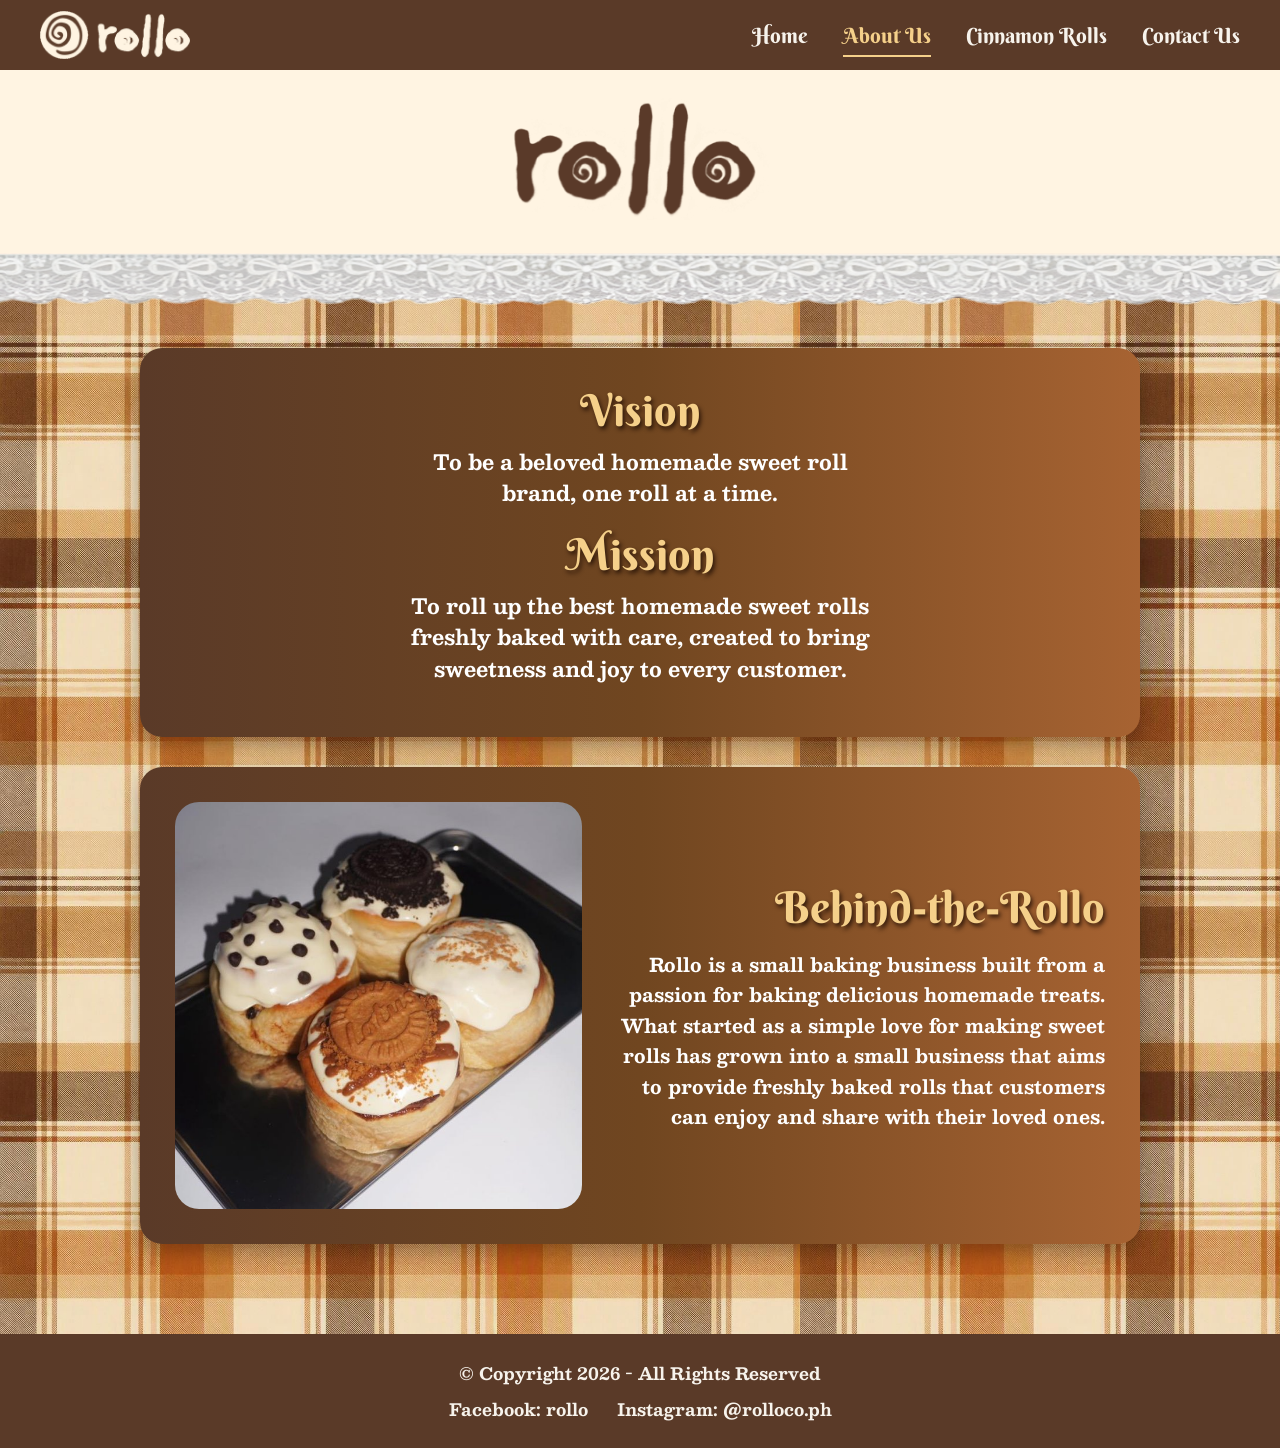
==== about.html @ e4e3800d "first commit" ====
<!DOCTYPE html>
<html lang="en">
<head>
  <meta charset="UTF-8">
  <meta name="viewport" content="width=device-width, initial-scale=1">
  <meta name="description" content="Learn about the vision, mission and story behind Rollo homemade sweet rolls.">
  <title>About Us | Rollo</title>
  <link rel="icon" href="images/logo-spiral.png">

  <!-- Google Fonts: Berkshire Swash (headings) and Besley (paragraphs) -->
  <link href="https://fonts.googleapis.com/css2?family=Berkshire+Swash&family=Besley:ital,wght@0,400;0,700;1,400&display=swap" rel="stylesheet">

  <link rel="stylesheet" href="style.css">
</head>
<body>

  <!-- HEADER: logo + navigation -->
  <header>
    <div class="header-box">
      <a href="index.html"><img class="logo" src="images/logo.png" alt="Rollo logo"></a>

      <!-- hamburger button (shows on tablet and mobile) -->
      <button id="menuButton" class="menu-button" type="button" aria-label="Menu">
        <span></span>
        <span></span>
        <span></span>
      </button>

      <nav id="menu" class="menu">
        <ul>
        <li><a href="index.html">Home</a></li>
        <li><a href="about.html" class="current">About Us</a></li>
        <li><a href="cinnamon-rolls.html">Cinnamon Rolls</a></li>
        <li><a href="contact.html">Contact Us</a></li>
        </ul>
      </nav>
    </div>
  </header>

  <!-- BANNER with the rollo name and lace -->
  <div class="banner">
    <a href="index.html"><img src="images/wordmark.png" alt="rollo"></a>
  </div>
  <div class="lace"></div>

  <!-- MAIN CONTENT -->
  <main>
    <div class="box">

      <h1 class="hidden">About Rollo</h1>

      <!-- Vision and Mission -->
      <section class="card gradient-card vision-box">
        <h2>Vision</h2>
        <p>To be a beloved homemade sweet roll brand, one roll at a time.</p>
        <h2>Mission</h2>
        <p>To roll up the best homemade sweet rolls freshly baked with care, created to bring sweetness and joy to every customer.</p>
      </section>

      <!-- Behind-the-Rollo -->
      <section class="card gradient-card behind">
        <figure>
          <img src="images/behind-the-rollo.jpg" alt="Cinnamon rolls on a baking tray">
        </figure>
        <div class="behind-text">
          <h2>Behind-the-Rollo</h2>
          <p>Rollo is a small baking business built from a passion for baking delicious homemade treats. What started as a simple love for making sweet rolls has grown into a small business that aims to provide freshly baked rolls that customers can enjoy and share with their loved ones.</p>
        </div>
      </section>

    </div>
  </main>

  <!-- FOOTER -->
  <footer>
    <p>© Copyright <span id="year">2026</span> - All Rights Reserved</p>
    <a href="https://www.facebook.com/" target="_blank">Facebook: rollo</a>
    <a href="https://www.instagram.com/rolloco.ph" target="_blank">Instagram: @rolloco.ph</a>
  </footer>

  <script src="script.js"></script>
</body>
</html>
---- style.css ----
/* ==========================================================
   ROLLO WEBSITE - style.css
   Used by all 5 pages (index, about, cinnamon-rolls,
   contact, order-form)

   COLORS (from the Rollo style guide)
     Dark brown  #5A3A28   header, footer, text
     Brown       #704620   gradients, table hover
     Rust        #A76332   gradients, small accents
     Gold        #D6A15B   borders, form fields, menu frame
     Beige       #EEE6D8   cards
     Cream       #F7F3EC   light text on brown
     Honey       #F5D08A   headings on brown (easy to read)
     Espresso    #3E2619   mobile menu, button hover

   FONTS
     Berkshire Swash  headings, buttons, navigation
     Besley           paragraphs and tables
   ========================================================== */


/* ---------- BASIC SETTINGS ---------- */

* {
  box-sizing: border-box;
}

html {
  scroll-behavior: smooth;
}

body {
  margin: 0;
  font-family: "Besley", Georgia, serif;
  font-size: 18px;
  color: #5A3A28;
  background-color: #5A3A28;
  overflow-x: hidden;
}

img {
  max-width: 100%;
  height: auto;
}

h1, h2, h3, p, figure, address {
  margin: 0;
}

ul {
  list-style: none;
  margin: 0;
  padding: 0;
}

a {
  color: inherit;
}

/* text that only screen readers and search engines see */
.hidden {
  position: absolute;
  width: 1px;
  height: 1px;
  overflow: hidden;
  clip: rect(0 0 0 0);
}


/* ---------- HEADER AND NAVIGATION ---------- */

header {
  background-color: #5A3A28;
  height: 70px;
  position: sticky;
  top: 0;
  z-index: 100;
}

.header-box {
  width: 95%;
  max-width: 1200px;
  height: 70px;
  margin: 0 auto;
  display: flex;
  justify-content: space-between;
  align-items: center;
}

.logo {
  height: 48px;
  width: auto;
  display: block;
}

.menu ul {
  display: flex;
  gap: 35px;
}

.menu a {
  font-family: "Berkshire Swash", Georgia, serif;
  font-size: 21px;
  color: #F7F3EC;
  text-decoration: none;
  padding: 6px 0;
  border-bottom: 2px solid transparent;
}

.menu a:hover,
.menu a.current {
  color: #F5D08A;
  border-bottom: 2px solid #F5D08A;
}

/* hamburger button (hidden on big screens) */
.menu-button {
  display: none;
  width: 46px;
  height: 46px;
  background: none;
  border: none;
  cursor: pointer;
  position: relative;
}

.menu-button span {
  position: absolute;
  left: 9px;
  width: 28px;
  height: 3px;
  background-color: #F7F3EC;
  transition: all 0.3s;
}

.menu-button span:nth-child(1) { top: 14px; }
.menu-button span:nth-child(2) { top: 22px; }
.menu-button span:nth-child(3) { top: 30px; }

/* when the button has the class "open" it turns into an X */
.menu-button.open span:nth-child(1) {
  top: 22px;
  transform: rotate(45deg);
}
.menu-button.open span:nth-child(2) {
  opacity: 0;
}
.menu-button.open span:nth-child(3) {
  top: 22px;
  transform: rotate(-45deg);
}


/* ---------- BANNER AND LACE ---------- */

.banner {
  background-color: #FFF4E2;
  text-align: center;
  padding: 25px 0;
}

.banner img {
  width: 260px;
}

.lace {
  height: 55px;
  background-image: url("images/lace.png");
  background-size: 100% 100%;
  position: relative;
  z-index: 2;
  margin-bottom: -10px;
}


/* ---------- MAIN AREA (plaid background) ---------- */

main {
  background-color: #D6A15B;
  background-image: url("images/plaid.jpg");
  background-size: 800px;
  padding: 50px 0 60px 0;
  min-height: 60vh;
}

.box {
  width: 90%;
  max-width: 1000px;
  margin: 0 auto;
}

.card {
  border-radius: 22px;
  padding: 35px;
  margin-bottom: 30px;
  box-shadow: 0 8px 20px rgba(0, 0, 0, 0.3);
}

.cream-card {
  background-color: #EEE6D8;
}

.brown-card {
  background-color: #5A3A28;
  color: #F7F3EC;
}

.gradient-card {
  background: linear-gradient(to right, #5A3A28, #704620, #A76332);
  color: white;
}


/* ---------- BUTTONS ---------- */

.button {
  display: inline-block;
  font-family: "Berkshire Swash", Georgia, serif;
  font-size: 20px;
  text-decoration: none;
  border: none;
  border-radius: 30px;
  padding: 10px 28px;
  cursor: pointer;
}

.dark-button {
  background-color: #5A3A28;
  color: #F7F3EC;
}

.dark-button:hover {
  background-color: #3E2619;
}

.cream-button {
  background-color: #F7F3EC;
  color: #5A3A28;
  font-size: 30px;
  padding: 10px 45px;
}

.cream-button:hover {
  background-color: white;
}


/* ---------- HOME PAGE ---------- */

/* the welcome card uses CSS GRID: 2 equal columns */
.welcome {
  display: grid;
  grid-template-columns: 1fr 1fr;
  gap: 30px;
  align-items: center;
}

.welcome-text h1 {
  font-family: "Berkshire Swash", Georgia, serif;
  font-weight: normal;
  font-size: 40px;
  margin-bottom: 15px;
}

.welcome-text p {
  font-size: 18px;
  line-height: 1.6;
  text-align: justify;
  color: #86521F;
  margin-bottom: 22px;
}

.welcome-text strong {
  color: #5A3A28;
}

.welcome-photo {
  width: 100%;
  border-radius: 26px;
  display: block;
}

/* the loyalty card uses FLEXBOX: picture + text side by side */
.loyalty {
  display: flex;
  align-items: center;
  gap: 30px;
}

.loyalty img {
  width: 48%;
}

.loyalty-text {
  width: 52%;
  text-align: center;
}

.loyalty-text h2 {
  font-family: "Berkshire Swash", Georgia, serif;
  font-weight: normal;
  font-size: 50px;
  line-height: 1.15;
  margin-bottom: 15px;
}

.loyalty-text p {
  font-size: 28px;
  line-height: 1.5;
  color: #86521F;
}

.order-box {
  display: flex;
  justify-content: space-around;
  align-items: center;
  padding: 25px;
}

.order-box p {
  font-family: "Berkshire Swash", Georgia, serif;
  font-style: italic;
  font-size: 26px;
  color: #F5D08A;
  margin-bottom: 15px;
}

.order-box img {
  width: 180px;
}

.order-box .text-side {
  text-align: center;
}

.video-box {
  position: relative;
  background-color: black;
  border-radius: 8px;
  overflow: hidden;
  height: 360px;
}

.video-box video {
  width: 100%;
  height: 360px;
  object-fit: cover;
  display: block;
}

.play-button {
  position: absolute;
  top: 50%;
  left: 50%;
  margin-top: -32px;
  margin-left: -32px;
  width: 64px;
  height: 64px;
  border: none;
  border-radius: 50%;
  background-color: rgba(255, 215, 150, 0.9);
  color: white;
  font-size: 26px;
  cursor: pointer;
}

.play-button:hover {
  background-color: #FFD796;
}


/* ---------- ABOUT PAGE ---------- */

.vision-box {
  text-align: center;
}

.vision-box h2,
.behind-text h2 {
  font-family: "Berkshire Swash", Georgia, serif;
  font-weight: normal;
  font-size: 44px;
  color: #F5D08A;
  text-shadow: 2px 3px 4px rgba(30, 12, 4, 0.8);
}

.vision-box p {
  font-size: 21px;
  font-weight: bold;
  line-height: 1.5;
  max-width: 480px;
  margin: 8px auto 18px auto;
}

/* Behind-the-Rollo uses CSS GRID: picture + text */
.behind {
  display: grid;
  grid-template-columns: 5fr 6fr;
  gap: 35px;
  align-items: center;
}

.behind img {
  width: 100%;
  border-radius: 24px;
  display: block;
}

.behind-text {
  text-align: right;
}

.behind-text h2 {
  margin-bottom: 14px;
}

.behind-text p {
  font-size: 19px;
  font-weight: bold;
  line-height: 1.6;
}


/* ---------- MENU PAGE ---------- */

.page-title {
  font-family: "Berkshire Swash", Georgia, serif;
  font-weight: normal;
  font-size: 70px;
  text-align: center;
  color: #F7F3EC;
  text-shadow: 3px 3px 0 #5A3A28, -2px -2px 0 #5A3A28, 2px -2px 0 #5A3A28, -2px 2px 0 #5A3A28;
  margin-bottom: 20px;
}

.menu-frame {
  width: 760px;
  max-width: 100%;
  margin: 0 auto;
  background-color: #D6A15B;
  padding: 16px;
  box-shadow: 0 8px 20px rgba(0, 0, 0, 0.3);
}

.menu-table {
  width: 100%;
  border-collapse: collapse;
  background-color: #5A3A28;
  color: #F7F3EC;
  border: 1px solid #D6A15B;
}

.menu-table td,
.menu-table th {
  border: 1px solid #D6A15B;
  padding: 20px 15px;
  text-align: center;
  font-weight: bold;
}

/* first column = the picture, so it gets its own width */
.menu-table td:first-child {
  width: 210px;
}

.menu-table img {
  width: 170px;
  height: 170px;
  object-fit: cover;
  border-radius: 20px;
  display: block;
  margin: 0 auto;
}

.menu-table .roll-name {
  font-family: "Berkshire Swash", Georgia, serif;
  font-weight: normal;
  font-size: 28px;
  line-height: 1.3;
}

.menu-table .roll-price {
  font-size: 22px;
  line-height: 1.7;
}

.menu-table .free-note {
  font-style: italic;
  font-weight: normal;
  color: #E3CFAE;
}

.menu-table tr:hover {
  background-color: #704620;
}

.menu-order {
  text-align: center;
  margin-top: 30px;
}


/* ---------- CONTACT PAGE ---------- */

.contact-box {
  max-width: 800px;
  margin: 0 auto;
  text-align: center;
}

.contact-box .lead {
  font-size: 22px;
  font-weight: bold;
  margin-bottom: 15px;
}

.contact-box h2 {
  font-family: "Berkshire Swash", Georgia, serif;
  font-weight: normal;
  font-size: 44px;
  color: #F5D08A;
  text-shadow: 2px 3px 4px rgba(30, 12, 4, 0.8);
  margin: 8px 0 10px 0;
}

.contact-box address {
  font-style: normal;
}

.contact-box p {
  font-size: 23px;
  font-weight: bold;
  line-height: 1.5;
}

.contact-box a {
  text-decoration: none;
}

.contact-box a:hover {
  color: #F5D08A;
}

.map {
  width: 420px;
  max-width: 100%;
  height: 260px;
  margin: 22px auto 0 auto;
  border: 4px solid #5A3A28;
  background-color: #DDDDDD;
}

.map iframe {
  width: 100%;
  height: 100%;
  border: none;
}


/* ---------- ORDER FORM PAGE ---------- */

.order-card {
  max-width: 650px;
  margin: 0 auto;
}

.order-card h1 {
  font-family: "Berkshire Swash", Georgia, serif;
  font-weight: normal;
  font-size: 64px;
  text-align: center;
  color: white;
  text-shadow: 3px 3px 0 #5A3A28, -2px -2px 0 #5A3A28, 2px -2px 0 #5A3A28, -2px 2px 0 #5A3A28;
  margin-bottom: 25px;
}

.order-card form {
  width: 450px;
  max-width: 100%;
  margin: 0 auto;
  font-family: Arial, Helvetica, sans-serif;
}

.order-card label {
  display: block;
  font-size: 17px;
  margin: 14px 0 5px 0;
}

.order-card input,
.order-card select {
  width: 100%;
  font-size: 17px;
  color: #3E2619;
  background-color: #D6A15B;
  border: 2px solid #D6A15B;
  border-radius: 4px;
  padding: 10px;
}

.order-card input::placeholder {
  color: #5E3510;
}

.order-card input:focus,
.order-card select:focus {
  outline: none;
  border-color: #5A3A28;
}

.order-card .wrong {
  border-color: #B3261E;
}

.form-button {
  text-align: center;
  margin-top: 25px;
}

.form-button button {
  font-size: 20px;
}

#message {
  text-align: center;
  font-size: 17px;
  margin-top: 15px;
  color: #B3261E;
}


/* ---------- FOOTER ---------- */

footer {
  background-color: #5A3A28;
  color: #F7F3EC;
  text-align: center;
  font-size: 17px;
  font-weight: bold;
  padding: 25px 15px;
}

footer p {
  margin-bottom: 8px;
}

footer a {
  text-decoration: none;
  margin: 0 12px;
}

footer a:hover {
  color: #F5D08A;
}


/* ==========================================================
   RESPONSIVE (media queries)
   ========================================================== */

/* Very large screens (1920px and up) */
@media (min-width: 1920px) {
  body { font-size: 21px; }
  header, .header-box { height: 80px; }
  .logo { height: 56px; }
  .menu a { font-size: 25px; }
  .box { max-width: 1250px; }
  main { background-size: 1100px; }
  .welcome-text p { font-size: 21px; }
  .menu-frame { width: 880px; }
  .menu-table td:first-child { width: 240px; }
  .menu-table img { width: 200px; height: 200px; }
  .menu-table .roll-name { font-size: 32px; }
  .menu-table .roll-price { font-size: 24px; }
  .order-card { max-width: 750px; }
  .order-card form { width: 520px; }
  .order-card label, .order-card input, .order-card select { font-size: 20px; }
  footer { font-size: 20px; }
}

/* Tablet and mobile (1023px and below): hamburger menu */
@media (max-width: 1023px) {
  .menu-button {
    display: block;
  }

  /* the menu is hidden until the button is clicked */
  .menu {
    display: none;
    position: absolute;
    top: 70px;
    left: 0;
    width: 100%;
    background-color: #3E2619;
  }

  .menu.open {
    display: block;
  }

  .menu ul {
    display: block;
    padding: 10px 20px 20px 20px;
  }

  .menu a {
    display: block;
    font-size: 24px;
    padding: 14px 0;
    border-bottom: 1px solid #6B4A38;
  }

  .menu a:hover,
  .menu a.current {
    border-bottom: 1px solid #6B4A38;
  }

  main {
    background-size: 650px;
  }
}

/* Mobile only (767px and below): everything in one column */
@media (max-width: 767px) {
  header, .header-box { height: 60px; }
  .logo { height: 40px; }
  .menu { top: 60px; }

  .banner img { width: 190px; }
  .banner { padding: 18px 0; }
  .lace { height: 35px; }

  main {
    padding: 30px 0 40px 0;
    background-size: 520px;
  }

  .card {
    padding: 25px 20px;
  }

  /* grid cards become 1 column, the photo goes first */
  .welcome,
  .behind {
    grid-template-columns: 1fr;
    text-align: center;
  }

  .welcome-photo-box {
    order: -1;
  }

  .behind img {
    max-width: 340px;
    margin: 0 auto;
  }

  .behind-text {
    text-align: center;
  }

  /* flexbox cards stack on top of each other */
  .loyalty {
    flex-direction: column;
    text-align: center;
  }

  .loyalty img,
  .loyalty-text {
    width: 100%;
  }

  .welcome-text h1 { font-size: 34px; }
  .loyalty-text h2 { font-size: 38px; }
  .loyalty-text p { font-size: 24px; }

  .order-box {
    flex-direction: column;
    text-align: center;
  }

  .video-box,
  .video-box video {
    height: 240px;
  }

  .page-title { font-size: 56px; }
  .order-card h1 { font-size: 50px; }
  .contact-box h2 { font-size: 36px; }
  .contact-box p { font-size: 20px; }
  .menu-table td:first-child { width: 150px; }
  .menu-table img { width: 120px; height: 120px; }
  .menu-table .roll-name { font-size: 22px; }
}

/* Small phones (420px and below) */
@media (max-width: 420px) {
  .menu-frame { padding: 8px; }
  .menu-table td, .menu-table th { padding: 10px 6px; }
  .menu-table td:first-child { width: 110px; }
  .menu-table img { width: 95px; height: 95px; border-radius: 14px; }
  .menu-table .roll-name { font-size: 19px; }
  .menu-table .roll-price { font-size: 15px; }
  .cream-button { font-size: 24px; padding: 10px 30px; }
}
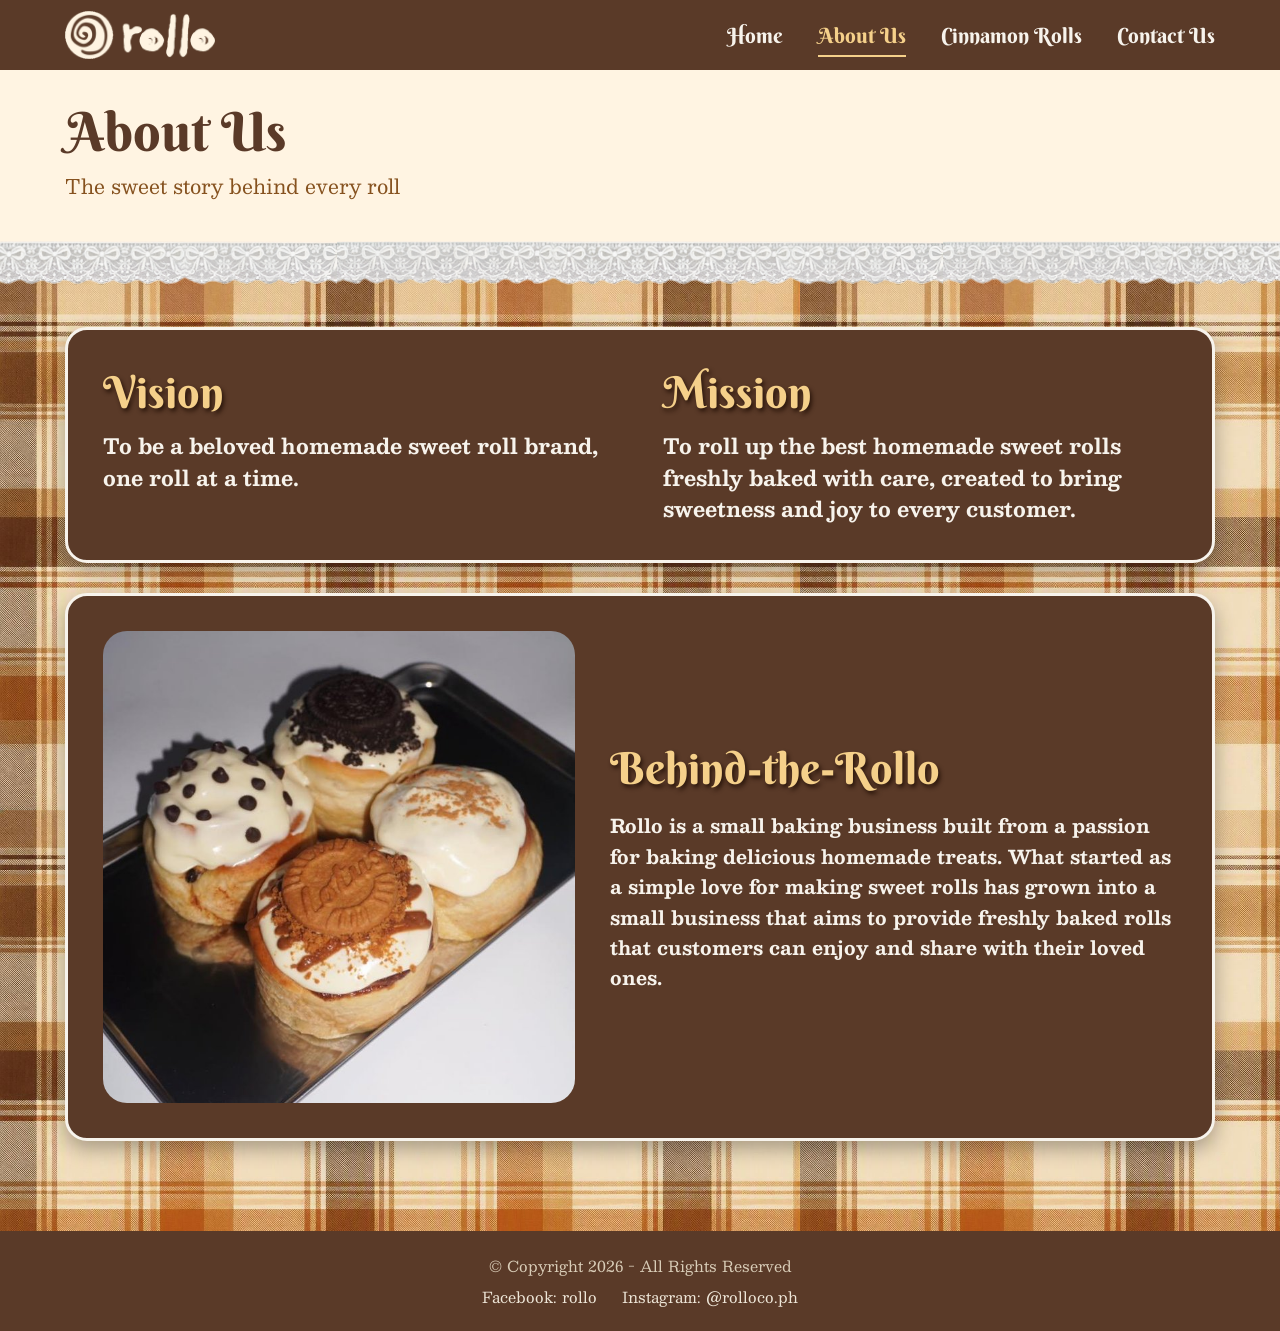
==== commit e6acf14d: "adjustments from critiques" ====
--- a/about.html
+++ b/about.html
@@ -5,21 +5,21 @@
   <meta name="viewport" content="width=device-width, initial-scale=1">
   <meta name="description" content="Learn about the vision, mission and story behind Rollo homemade sweet rolls.">
   <title>About Us | Rollo</title>
-  <link rel="icon" href="images/logo-spiral.png">
-
-  <!-- Google Fonts: Berkshire Swash (headings) and Besley (paragraphs) -->
+  <link rel="icon" href="favicon.ico" sizes="any">
+  <link rel="icon" type="image/png" sizes="32x32" href="images/favicon-32.png">
+  <link rel="icon" type="image/png" sizes="16x16" href="images/favicon-16.png">
+  <link rel="apple-touch-icon" href="images/apple-touch-icon.png">
   <link href="https://fonts.googleapis.com/css2?family=Berkshire+Swash&family=Besley:ital,wght@0,400;0,700;1,400&display=swap" rel="stylesheet">
-
   <link rel="stylesheet" href="style.css">
 </head>
 <body>
 
-  <!-- HEADER: logo + navigation -->
+  <!-- HEADER: logo and navigation -->
   <header>
     <div class="header-box">
       <a href="index.html"><img class="logo" src="images/logo.png" alt="Rollo logo"></a>
 
-      <!-- hamburger button (shows on tablet and mobile) -->
+      <!-- hamburger button (tablet and mobile) -->
       <button id="menuButton" class="menu-button" type="button" aria-label="Menu">
         <span></span>
         <span></span>
@@ -37,28 +37,34 @@
     </div>
   </header>
 
-  <!-- BANNER with the rollo name and lace -->
+
+  <!-- PAGE TITLE BANNER -->
   <div class="banner">
-    <a href="index.html"><img src="images/wordmark.png" alt="rollo"></a>
+    <div class="banner-inner">
+      <h1>About Us</h1>
+      <p>The sweet story behind every roll</p>
+    </div>
   </div>
   <div class="lace"></div>
 
-  <!-- MAIN CONTENT -->
+  <!-- MAIN -->
   <main>
     <div class="box">
 
-      <h1 class="hidden">About Rollo</h1>
-
       <!-- Vision and Mission -->
-      <section class="card gradient-card vision-box">
-        <h2>Vision</h2>
-        <p>To be a beloved homemade sweet roll brand, one roll at a time.</p>
-        <h2>Mission</h2>
-        <p>To roll up the best homemade sweet rolls freshly baked with care, created to bring sweetness and joy to every customer.</p>
+      <section class="card dark-card vision-box">
+        <div>
+          <h2>Vision</h2>
+          <p>To be a beloved homemade sweet roll brand, one roll at a time.</p>
+        </div>
+        <div>
+          <h2>Mission</h2>
+          <p>To roll up the best homemade sweet rolls freshly baked with care, created to bring sweetness and joy to every customer.</p>
+        </div>
       </section>
 
       <!-- Behind-the-Rollo -->
-      <section class="card gradient-card behind">
+      <section class="card dark-card behind">
         <figure>
           <img src="images/behind-the-rollo.jpg" alt="Cinnamon rolls on a baking tray">
         </figure>
--- a/style.css
+++ b/style.css
@@ -1,25 +1,7 @@
 /* ==========================================================
    ROLLO WEBSITE - style.css
-   Used by all 5 pages (index, about, cinnamon-rolls,
-   contact, order-form)
-
-   COLORS (from the Rollo style guide)
-     Dark brown  #5A3A28   header, footer, text
-     Brown       #704620   gradients, table hover
-     Rust        #A76332   gradients, small accents
-     Gold        #D6A15B   borders, form fields, menu frame
-     Beige       #EEE6D8   cards
-     Cream       #F7F3EC   light text on brown
-     Honey       #F5D08A   headings on brown (easy to read)
-     Espresso    #3E2619   mobile menu, button hover
-
-   FONTS
-     Berkshire Swash  headings, buttons, navigation
-     Besley           paragraphs and tables
-   ========================================================== */
-
-
-/* ---------- BASIC SETTINGS ---------- */
+========================================================== */
+
 
 * {
   box-sizing: border-box;
@@ -78,8 +60,8 @@
 }
 
 .header-box {
-  width: 95%;
-  max-width: 1200px;
+  width: 90%;
+  max-width: 1150px;
   height: 70px;
   margin: 0 auto;
   display: flex;
@@ -113,7 +95,7 @@
   border-bottom: 2px solid #F5D08A;
 }
 
-/* hamburger button (hidden on big screens) */
+/* hamburger button (hidden on desktop) */
 .menu-button {
   display: none;
   width: 46px;
@@ -151,29 +133,98 @@
 }
 
 
-/* ---------- BANNER AND LACE ---------- */
-
+/* ---------- BANNER, HERO AND LACE ---------- */
+
+/* page title banner */
 .banner {
   background-color: #FFF4E2;
-  text-align: center;
-  padding: 25px 0;
-}
-
-.banner img {
-  width: 260px;
+  padding: 32px 0 38px 0;
+}
+
+.banner-inner {
+  width: 90%;
+  max-width: 1150px;
+  margin: 0 auto;
+}
+
+.banner h1 {
+  font-family: "Berkshire Swash", Georgia, serif;
+  font-weight: normal;
+  font-size: 54px;
+  line-height: 1.1;
+}
+
+.banner p {
+  font-size: 20px;
+  color: #86521F;
+  margin-top: 8px;
+}
+
+/* home page hero */
+.hero {
+  background-color: #FFF4E2;
+  padding: 45px 0 55px 0;
+}
+
+.hero-inner {
+  width: 90%;
+  max-width: 1150px;
+  margin: 0 auto;
+  display: grid;
+  grid-template-columns: 1.15fr 1fr;
+  gap: 55px;
+  align-items: center;
+}
+
+.hero-text h1 {
+  font-family: "Berkshire Swash", Georgia, serif;
+  font-weight: normal;
+  font-size: 58px;
+  line-height: 1.1;
+  margin-bottom: 18px;
+}
+
+.hero-text p {
+  font-size: 19px;
+  line-height: 1.7;
+  color: #86521F;
+  margin-bottom: 28px;
+}
+
+.hero-text strong {
+  color: #5A3A28;
+}
+
+.hero-buttons {
+  display: flex;
+  flex-wrap: wrap;
+  gap: 16px;
+}
+
+.hero-photo img {
+  display: block;
+  width: 100%;
+  max-width: 480px;
+  aspect-ratio: 1 / 1;
+  object-fit: cover;
+  margin-left: auto;
+  border-radius: 28px;
+  box-shadow: 0 10px 25px rgba(60, 30, 10, 0.35);
 }
 
 .lace {
-  height: 55px;
+  height: 46px;
   background-image: url("images/lace.png");
-  background-size: 100% 100%;
+  background-repeat: repeat-x;
+  background-size: auto 46px;
+  background-position: center top;
   position: relative;
   z-index: 2;
   margin-bottom: -10px;
 }
 
 
-/* ---------- MAIN AREA (plaid background) ---------- */
+/* ---------- MAIN AREA ---------- */
 
 main {
   background-color: #D6A15B;
@@ -185,7 +236,7 @@
 
 .box {
   width: 90%;
-  max-width: 1000px;
+  max-width: 1150px;
   margin: 0 auto;
 }
 
@@ -205,9 +256,10 @@
   color: #F7F3EC;
 }
 
-.gradient-card {
-  background: linear-gradient(to right, #5A3A28, #704620, #A76332);
-  color: white;
+.dark-card {
+  background-color: #5A3A28;
+  color: #F7F3EC;
+  border: 3px solid #F7F3EC;
 }
 
 
@@ -218,10 +270,27 @@
   font-family: "Berkshire Swash", Georgia, serif;
   font-size: 20px;
   text-decoration: none;
-  border: none;
+  border: 2px solid transparent;
   border-radius: 30px;
   padding: 10px 28px;
   cursor: pointer;
+  transition: background-color 0.2s, color 0.2s, transform 0.2s, box-shadow 0.2s;
+}
+
+/* hover */
+.button:hover {
+  transform: translateY(-3px);
+  box-shadow: 0 6px 14px rgba(0, 0, 0, 0.3);
+}
+
+.button:active {
+  transform: translateY(0);
+  box-shadow: none;
+}
+
+.button:disabled {
+  opacity: 0.6;
+  cursor: wait;
 }
 
 .dark-button {
@@ -244,43 +313,41 @@
   background-color: white;
 }
 
+/* transparent button */
+.outline-button {
+  background-color: transparent;
+  color: #5A3A28;
+  border-color: #5A3A28;
+}
+
+.outline-button:hover {
+  background-color: #5A3A28;
+  color: #F7F3EC;
+}
+
+.big-button {
+  font-size: 24px;
+  padding: 10px 38px;
+}
+
+/* a clear outline when someone uses the keyboard (Tab key) */
+a:focus-visible,
+button:focus-visible,
+input:focus-visible,
+select:focus-visible {
+  outline: 3px solid #A76332;
+  outline-offset: 3px;
+}
+
+header a:focus-visible,
+header button:focus-visible {
+  outline-color: #F5D08A;
+}
+
 
 /* ---------- HOME PAGE ---------- */
 
-/* the welcome card uses CSS GRID: 2 equal columns */
-.welcome {
-  display: grid;
-  grid-template-columns: 1fr 1fr;
-  gap: 30px;
-  align-items: center;
-}
-
-.welcome-text h1 {
-  font-family: "Berkshire Swash", Georgia, serif;
-  font-weight: normal;
-  font-size: 40px;
-  margin-bottom: 15px;
-}
-
-.welcome-text p {
-  font-size: 18px;
-  line-height: 1.6;
-  text-align: justify;
-  color: #86521F;
-  margin-bottom: 22px;
-}
-
-.welcome-text strong {
-  color: #5A3A28;
-}
-
-.welcome-photo {
-  width: 100%;
-  border-radius: 26px;
-  display: block;
-}
-
-/* the loyalty card uses FLEXBOX: picture + text side by side */
+/* the loyalty card */
 .loyalty {
   display: flex;
   align-items: center;
@@ -310,10 +377,23 @@
   color: #86521F;
 }
 
+/* order box and video */
+.home-row {
+  display: grid;
+  grid-template-columns: 1fr 1fr;
+  gap: 30px;
+}
+
+.home-row .card {
+  margin-bottom: 0;
+}
+
 .order-box {
   display: flex;
-  justify-content: space-around;
+  flex-direction: column;
+  justify-content: center;
   align-items: center;
+  gap: 18px;
   padding: 25px;
 }
 
@@ -326,7 +406,7 @@
 }
 
 .order-box img {
-  width: 180px;
+  width: 210px;
 }
 
 .order-box .text-side {
@@ -338,12 +418,13 @@
   background-color: black;
   border-radius: 8px;
   overflow: hidden;
-  height: 360px;
+  min-height: 320px;
 }
 
 .video-box video {
   width: 100%;
-  height: 360px;
+  height: 100%;
+  min-height: 320px;
   object-fit: cover;
   display: block;
 }
@@ -371,8 +452,12 @@
 
 /* ---------- ABOUT PAGE ---------- */
 
+/* Vision and Mission */
 .vision-box {
-  text-align: center;
+  display: grid;
+  grid-template-columns: 1fr 1fr;
+  gap: 45px;
+  align-items: start;
 }
 
 .vision-box h2,
@@ -388,11 +473,10 @@
   font-size: 21px;
   font-weight: bold;
   line-height: 1.5;
-  max-width: 480px;
-  margin: 8px auto 18px auto;
-}
-
-/* Behind-the-Rollo uses CSS GRID: picture + text */
+  margin-top: 10px;
+}
+
+/* Behind-the-Rollo */
 .behind {
   display: grid;
   grid-template-columns: 5fr 6fr;
@@ -407,7 +491,7 @@
 }
 
 .behind-text {
-  text-align: right;
+  text-align: left;
 }
 
 .behind-text h2 {
@@ -423,18 +507,8 @@
 
 /* ---------- MENU PAGE ---------- */
 
-.page-title {
-  font-family: "Berkshire Swash", Georgia, serif;
-  font-weight: normal;
-  font-size: 70px;
-  text-align: center;
-  color: #F7F3EC;
-  text-shadow: 3px 3px 0 #5A3A28, -2px -2px 0 #5A3A28, 2px -2px 0 #5A3A28, -2px 2px 0 #5A3A28;
-  margin-bottom: 20px;
-}
-
 .menu-frame {
-  width: 760px;
+  width: 900px;
   max-width: 100%;
   margin: 0 auto;
   background-color: #D6A15B;
@@ -458,14 +532,15 @@
   font-weight: bold;
 }
 
-/* first column = the picture, so it gets its own width */
+/* first column */
 .menu-table td:first-child {
-  width: 210px;
+  width: 240px;
 }
 
 .menu-table img {
-  width: 170px;
-  height: 170px;
+  width: 200px;
+  height: auto;
+  aspect-ratio: 1 / 1;
   object-fit: cover;
   border-radius: 20px;
   display: block;
@@ -475,7 +550,7 @@
 .menu-table .roll-name {
   font-family: "Berkshire Swash", Georgia, serif;
   font-weight: normal;
-  font-size: 28px;
+  font-size: 30px;
   line-height: 1.3;
 }
 
@@ -495,7 +570,10 @@
 }
 
 .menu-order {
-  text-align: center;
+  display: flex;
+  justify-content: center;
+  flex-wrap: wrap;
+  gap: 18px;
   margin-top: 30px;
 }
 
@@ -503,21 +581,22 @@
 /* ---------- CONTACT PAGE ---------- */
 
 .contact-box {
-  max-width: 800px;
-  margin: 0 auto;
-  text-align: center;
+  display: grid;
+  grid-template-columns: 1fr 1fr;
+  gap: 15px 45px;
+  align-items: center;
 }
 
 .contact-box .lead {
-  font-size: 22px;
+  grid-column: 1 / -1;
+  font-size: 24px;
   font-weight: bold;
-  margin-bottom: 15px;
 }
 
 .contact-box h2 {
   font-family: "Berkshire Swash", Georgia, serif;
   font-weight: normal;
-  font-size: 44px;
+  font-size: 40px;
   color: #F5D08A;
   text-shadow: 2px 3px 4px rgba(30, 12, 4, 0.8);
   margin: 8px 0 10px 0;
@@ -528,25 +607,24 @@
 }
 
 .contact-box p {
-  font-size: 23px;
+  font-size: 21px;
+  line-height: 1.6;
+}
+
+.contact-box a {
   font-weight: bold;
-  line-height: 1.5;
-}
-
-.contact-box a {
   text-decoration: none;
 }
 
 .contact-box a:hover {
   color: #F5D08A;
+  text-decoration: underline;
 }
 
 .map {
-  width: 420px;
-  max-width: 100%;
-  height: 260px;
-  margin: 22px auto 0 auto;
-  border: 4px solid #5A3A28;
+  width: 100%;
+  height: 360px;
+  border: 4px solid #F7F3EC;
   background-color: #DDDDDD;
 }
 
@@ -559,26 +637,50 @@
 
 /* ---------- ORDER FORM PAGE ---------- */
 
+/* left: picture panel, right: the form */
 .order-card {
-  max-width: 650px;
-  margin: 0 auto;
-}
-
-.order-card h1 {
+  max-width: 1000px;
+  margin: 0 auto 30px auto;
+  display: grid;
+  grid-template-columns: 5fr 6fr;
+  gap: 40px;
+  align-items: start;
+}
+
+.order-side {
+  background-color: #5A3A28;
+  color: #F7F3EC;
+  border-radius: 18px;
+  padding: 30px 25px;
+  text-align: center;
+}
+
+.order-side img {
+  width: 100%;
+  max-width: 260px;
+}
+
+.order-side .side-title {
   font-family: "Berkshire Swash", Georgia, serif;
-  font-weight: normal;
-  font-size: 64px;
-  text-align: center;
-  color: white;
-  text-shadow: 3px 3px 0 #5A3A28, -2px -2px 0 #5A3A28, 2px -2px 0 #5A3A28, -2px 2px 0 #5A3A28;
-  margin-bottom: 25px;
-}
-
-.order-card form {
-  width: 450px;
-  max-width: 100%;
-  margin: 0 auto;
+  font-style: italic;
+  font-size: 28px;
+  line-height: 1.3;
+  color: #F5D08A;
+  margin: 15px 0 10px 0;
+}
+
+.order-side p {
+  font-size: 18px;
+  line-height: 1.5;
+}
+
+.order-main form {
   font-family: Arial, Helvetica, sans-serif;
+}
+
+.form-note {
+  font-size: 15px;
+  color: #6B4A38;
 }
 
 .order-card label {
@@ -604,28 +706,79 @@
 
 .order-card input:focus,
 .order-card select:focus {
-  outline: none;
   border-color: #5A3A28;
 }
 
+/* red = something is wrong, green = box is OK */
 .order-card .wrong {
   border-color: #B3261E;
+  background-color: #F0C9A0;
+}
+
+.order-card .right {
+  border-color: #2E7D32;
+}
+
+/* the small red text under each box */
+.error {
+  display: block;
+  color: #B3261E;
+  font-size: 15px;
+  font-weight: bold;
+  margin-top: 5px;
+}
+
+.error:empty {
+  display: none;
 }
 
 .form-button {
-  text-align: center;
+  display: flex;
+  flex-wrap: wrap;
+  gap: 12px;
   margin-top: 25px;
 }
 
-.form-button button {
+.form-button .button {
   font-size: 20px;
 }
 
 #message {
-  text-align: center;
   font-size: 17px;
   margin-top: 15px;
   color: #B3261E;
+  font-weight: bold;
+}
+
+#message.good {
+  color: #2E7D32;
+}
+
+/* thank you message after the order is sent */
+.thanks {
+  text-align: center;
+  padding: 20px 0;
+}
+
+.thanks h2 {
+  font-family: "Berkshire Swash", Georgia, serif;
+  font-weight: normal;
+  font-size: 44px;
+  margin-bottom: 10px;
+}
+
+.thanks p {
+  font-size: 19px;
+  line-height: 1.5;
+  color: #86521F;
+}
+
+.thanks .form-button {
+  justify-content: center;
+}
+
+[hidden] {
+  display: none !important;
 }
 
 
@@ -633,52 +786,66 @@
 
 footer {
   background-color: #5A3A28;
-  color: #F7F3EC;
+  color: #D9CDB8;
   text-align: center;
-  font-size: 17px;
-  font-weight: bold;
-  padding: 25px 15px;
+  font-size: 15px;
+  padding: 22px 15px;
 }
 
 footer p {
-  margin-bottom: 8px;
+  margin-bottom: 6px;
 }
 
 footer a {
+  color: #EEE6D8;
   text-decoration: none;
-  margin: 0 12px;
+  margin: 0 10px;
 }
 
 footer a:hover {
   color: #F5D08A;
+  text-decoration: underline;
 }
 
 
 /* ==========================================================
-   RESPONSIVE (media queries)
-   ========================================================== */
-
-/* Very large screens (1920px and up) */
+  RESPONSIVE (media queries)
+========================================================== */
+
+/* Large screens */
 @media (min-width: 1920px) {
   body { font-size: 21px; }
   header, .header-box { height: 80px; }
+  .header-box, .banner-inner, .hero-inner { max-width: 1400px; }
   .logo { height: 56px; }
-  .menu a { font-size: 25px; }
-  .box { max-width: 1250px; }
+  .menu a { font-size: 24px; }
+  .box { max-width: 1400px; }
+  .banner h1 { font-size: 64px; }
+  .banner p { font-size: 23px; }
+  .hero-text h1 { font-size: 70px; }
+  .hero-text p { font-size: 22px; }
+  .hero-photo img { max-width: 560px; }
+  .lace { height: 55px; background-size: auto 55px; }
   main { background-size: 1100px; }
-  .welcome-text p { font-size: 21px; }
-  .menu-frame { width: 880px; }
-  .menu-table td:first-child { width: 240px; }
-  .menu-table img { width: 200px; height: 200px; }
-  .menu-table .roll-name { font-size: 32px; }
-  .menu-table .roll-price { font-size: 24px; }
-  .order-card { max-width: 750px; }
-  .order-card form { width: 520px; }
+  .menu-frame { width: 1000px; }
+  .menu-table td:first-child { width: 270px; }
+  .menu-table img { width: 220px; }
+  .menu-table .roll-name { font-size: 34px; }
+  .menu-table .roll-price { font-size: 25px; }
+  .order-card { max-width: 1150px; }
   .order-card label, .order-card input, .order-card select { font-size: 20px; }
-  footer { font-size: 20px; }
-}
-
-/* Tablet and mobile (1023px and below): hamburger menu */
+  .contact-box p { font-size: 24px; }
+  .map { height: 420px; }
+  footer { font-size: 17px; }
+}
+
+/* Laptop */
+@media (max-width: 1200px) {
+  .hero-text h1 { font-size: 48px; }
+  .hero-inner { gap: 35px; }
+}
+
+/* Tablet and mobile : hamburger menu */
 @media (max-width: 1023px) {
   .menu-button {
     display: block;
@@ -718,17 +885,39 @@
   main {
     background-size: 650px;
   }
-}
-
-/* Mobile only (767px and below): everything in one column */
+
+  .hero-inner,
+  .vision-box,
+  .contact-box,
+  .home-row,
+  .order-card {
+    grid-template-columns: 1fr;
+  }
+
+  .hero-photo img {
+    margin: 0 auto;
+  }
+
+  .map {
+    height: 300px;
+  }
+}
+
+/* Mobile  */
 @media (max-width: 767px) {
   header, .header-box { height: 60px; }
   .logo { height: 40px; }
   .menu { top: 60px; }
 
-  .banner img { width: 190px; }
-  .banner { padding: 18px 0; }
-  .lace { height: 35px; }
+  .banner { padding: 24px 0 28px 0; text-align: center; }
+  .banner h1 { font-size: 40px; }
+  .banner p { font-size: 18px; }
+  .hero { padding: 30px 0 38px 0; }
+  .hero-text { text-align: center; }
+  .hero-text h1 { font-size: 36px; }
+  .hero-text p { font-size: 18px; }
+  .hero-buttons { justify-content: center; }
+  .lace { height: 34px; background-size: auto 34px; }
 
   main {
     padding: 30px 0 40px 0;
@@ -739,17 +928,17 @@
     padding: 25px 20px;
   }
 
-  /* grid cards become 1 column, the photo goes first */
-  .welcome,
+  .vision-box,
+  .contact-box {
+    text-align: center;
+    gap: 20px;
+  }
+
   .behind {
     grid-template-columns: 1fr;
     text-align: center;
   }
 
-  .welcome-photo-box {
-    order: -1;
-  }
-
   .behind img {
     max-width: 340px;
     margin: 0 auto;
@@ -759,7 +948,7 @@
     text-align: center;
   }
 
-  /* flexbox cards stack on top of each other */
+  /* flexbox cards stack */
   .loyalty {
     flex-direction: column;
     text-align: center;
@@ -770,36 +959,63 @@
     width: 100%;
   }
 
-  .welcome-text h1 { font-size: 34px; }
   .loyalty-text h2 { font-size: 38px; }
   .loyalty-text p { font-size: 24px; }
 
-  .order-box {
-    flex-direction: column;
-    text-align: center;
-  }
-
   .video-box,
   .video-box video {
+    min-height: 220px;
     height: 240px;
   }
 
-  .page-title { font-size: 56px; }
-  .order-card h1 { font-size: 50px; }
-  .contact-box h2 { font-size: 36px; }
-  .contact-box p { font-size: 20px; }
-  .menu-table td:first-child { width: 150px; }
-  .menu-table img { width: 120px; height: 120px; }
-  .menu-table .roll-name { font-size: 22px; }
-}
-
-/* Small phones (420px and below) */
+  .vision-box h2,
+  .behind-text h2 { font-size: 38px; }
+  .contact-box h2 { font-size: 34px; }
+  .contact-box p { font-size: 19px; }
+
+  /* the picture panel */
+  .order-side { order: 2; }
+  .order-card { padding: 22px 18px; }
+  .form-button { justify-content: center; }
+
+  /* MENU TABLE on phones */
+  .menu-frame { padding: 10px; }
+
+  .menu-table,
+  .menu-table tbody,
+  .menu-table tr,
+  .menu-table td,
+  .menu-table th {
+    display: block;
+    width: 100%;
+  }
+
+  .menu-table tr {
+    padding: 18px 12px 20px 12px;
+    border-bottom: 1px solid #D6A15B;
+  }
+
+  .menu-table td,
+  .menu-table th {
+    border: none;
+    padding: 6px 0;
+  }
+
+  .menu-table td:first-child { width: 100%; }
+
+  .menu-table img {
+    width: 100%;
+    max-width: 280px;
+  }
+
+  .menu-table .roll-name { font-size: 28px; }
+  .menu-table .roll-name br { display: none; }
+  .menu-table .roll-price { font-size: 20px; }
+}
+
+/* Small phones */
 @media (max-width: 420px) {
-  .menu-frame { padding: 8px; }
-  .menu-table td, .menu-table th { padding: 10px 6px; }
-  .menu-table td:first-child { width: 110px; }
-  .menu-table img { width: 95px; height: 95px; border-radius: 14px; }
-  .menu-table .roll-name { font-size: 19px; }
-  .menu-table .roll-price { font-size: 15px; }
   .cream-button { font-size: 24px; padding: 10px 30px; }
-}
+  .big-button { font-size: 20px; padding: 10px 24px; }
+  .hero-text h1 { font-size: 32px; }
+}
